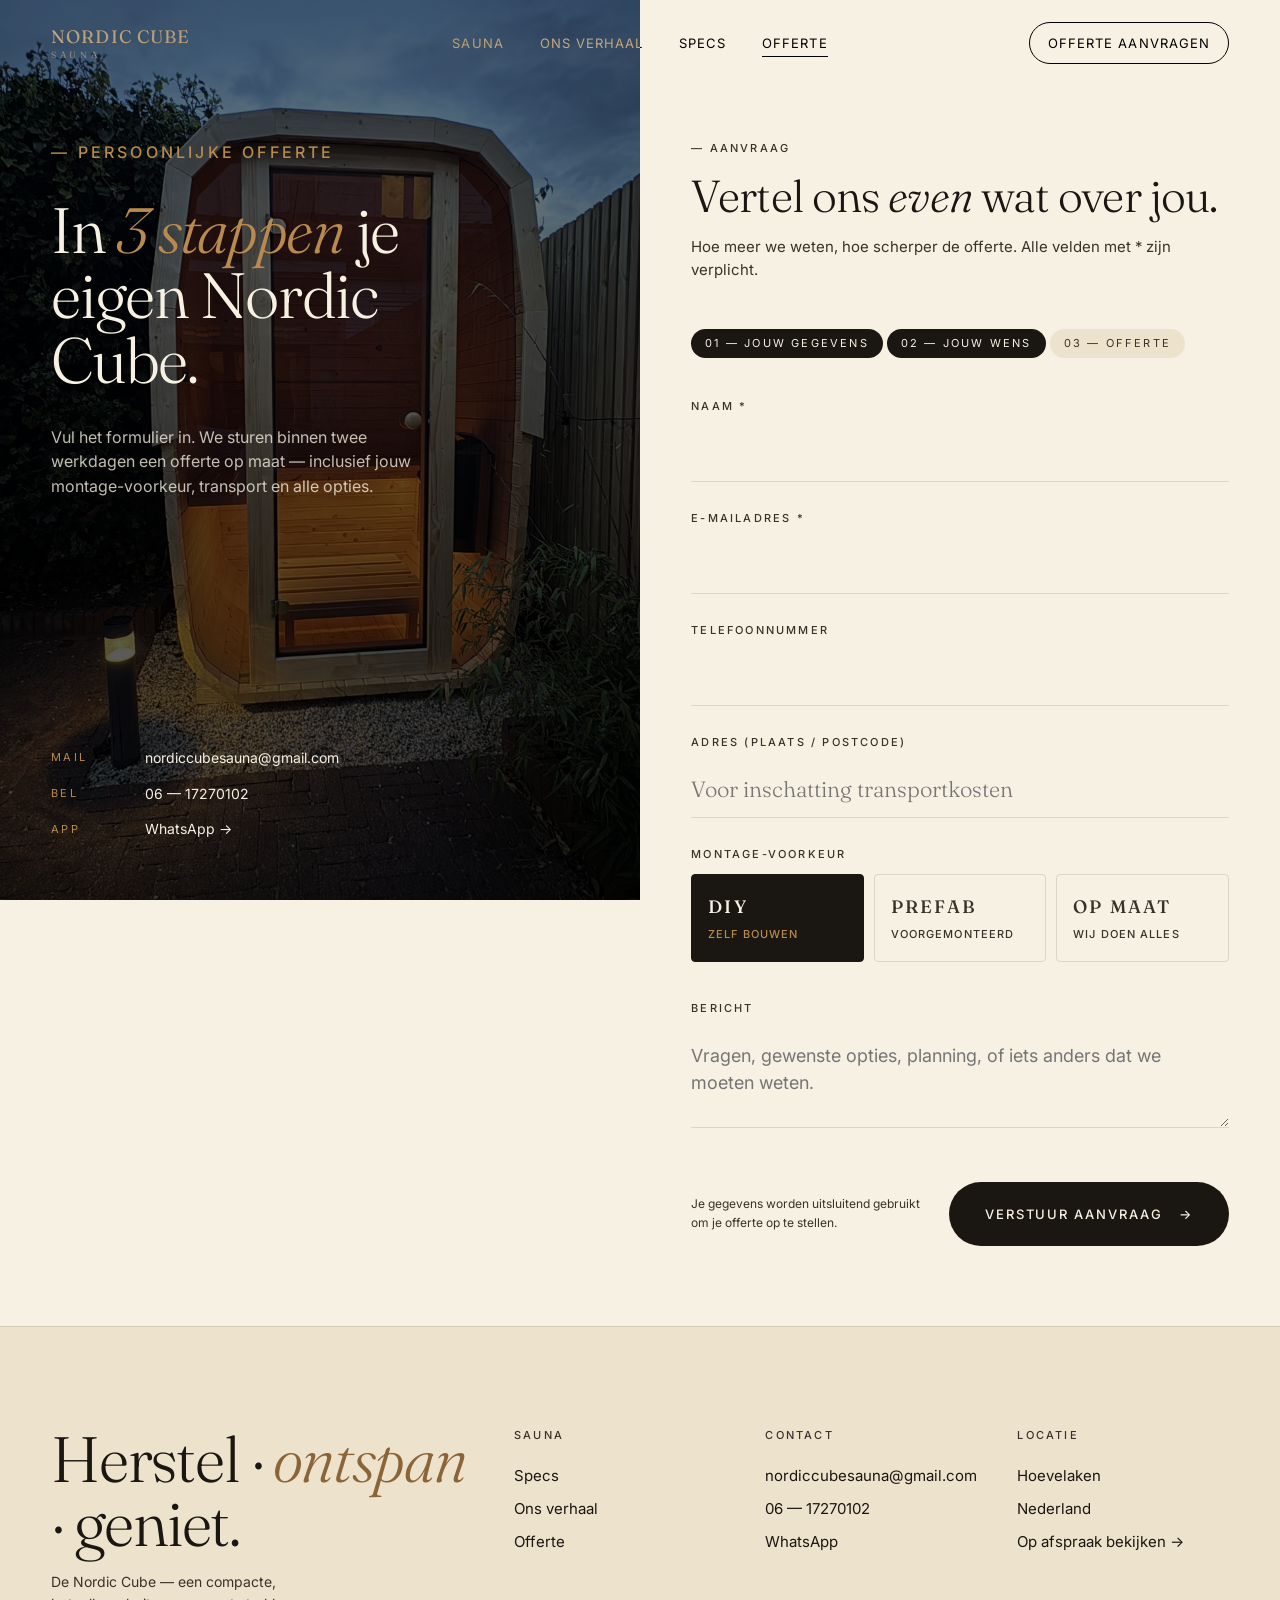
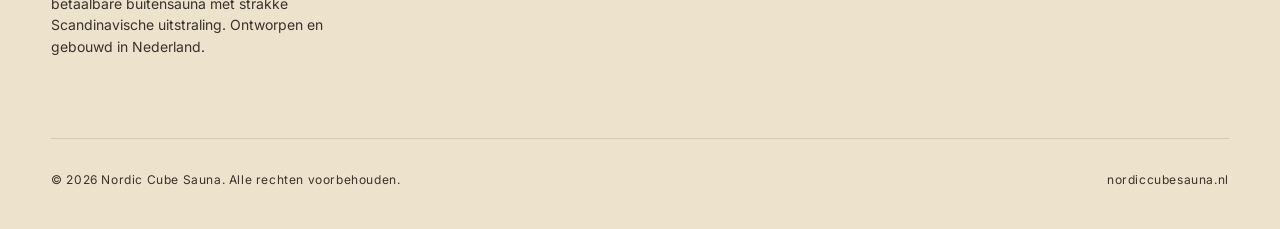
==== site/offerte.html @ 3e10f6ca "Initial commit: Nordic Cube Sauna website" ====
<!DOCTYPE html>
<html lang="nl">
<head>
  <meta charset="UTF-8" />
  <meta name="viewport" content="width=device-width, initial-scale=1.0" />
  <title>Offerte aanvragen — Nordic Cube Sauna</title>
  <meta name="description" content="Vraag een vrijblijvende offerte aan voor jouw Nordic Cube sauna. We sturen je binnen 2 werkdagen een persoonlijk voorstel." />
  <meta name="theme-color" content="#1a1612" />
  <link rel="icon" href="images/logo.png" type="image/png" />

  <link rel="preconnect" href="https://fonts.googleapis.com" />
  <link rel="preconnect" href="https://fonts.gstatic.com" crossorigin />
  <link href="https://fonts.googleapis.com/css2?family=Fraunces:ital,opsz,wght@0,9..144,300;0,9..144,400;0,9..144,500;1,9..144,300;1,9..144,400&family=Inter:wght@400;500;600&display=swap" rel="stylesheet" />

  <link rel="stylesheet" href="css/style.css" />
</head>
<body>

  <div class="loader" aria-hidden="true">
    <img src="images/logo.png" alt="" />
  </div>

  <header class="site-header">
    <a href="index.html" class="brand">
      Nordic Cube
      <span>Sauna</span>
    </a>
    <nav class="nav" aria-label="Hoofdnavigatie">
      <a href="index.html">Sauna</a>
      <a href="verhaal.html">Ons verhaal</a>
      <a href="index.html#specs">Specs</a>
      <a href="offerte.html" class="active">Offerte</a>
    </nav>
    <a href="offerte.html" class="header-cta">Offerte aanvragen</a>
    <button class="menu-toggle" aria-label="Menu openen"></button>
  </header>

  <nav class="mobile-menu" aria-label="Mobiel menu">
    <a href="index.html">Sauna</a>
    <a href="verhaal.html">Ons verhaal</a>
    <a href="index.html#specs">Specs</a>
    <a href="offerte.html">Offerte aanvragen</a>
  </nav>

  <main class="quote-page">
    <div class="quote-grid">

      <!-- Left: visual + contact info -->
      <aside class="quote-aside">
        <div class="quote-aside-content">
          <div>
            <p class="eyebrow">— Persoonlijke offerte</p>
            <h1 class="serif">In <em>3 stappen</em> je eigen Nordic Cube.</h1>
            <p>Vul het formulier in. We sturen binnen twee werkdagen een offerte op maat — inclusief jouw montage-voorkeur, transport en alle opties.</p>
          </div>
          <div class="quote-aside-contact">
            <a href="mailto:nordiccubesauna@gmail.com">
              <span class="label">Mail</span>
              <span>nordiccubesauna@gmail.com</span>
            </a>
            <a href="tel:+31617270102">
              <span class="label">Bel</span>
              <span>06 — 17270102</span>
            </a>
            <a href="https://wa.me/31617270102" target="_blank" rel="noopener">
              <span class="label">App</span>
              <span>WhatsApp →</span>
            </a>
          </div>
        </div>
      </aside>

      <!-- Right: form -->
      <section class="quote-form-wrap">
        <div class="form-intro">
          <p class="eyebrow">— Aanvraag</p>
          <h2 class="serif">Vertel ons <em>even</em> wat over jou.</h2>
          <p>Hoe meer we weten, hoe scherper de offerte. Alle velden met * zijn verplicht.</p>
        </div>

        <div class="steps" aria-hidden="true">
          <span class="step active">01 — Jouw gegevens</span>
          <span class="step active">02 — Jouw wens</span>
          <span class="step">03 — Offerte</span>
        </div>

        <!--
          Optioneel: zet een Web3Forms access key (gratis: https://web3forms.com)
          in data-web3forms-key zodat het formulier direct naar je mailbox stuurt
          zonder dat de bezoeker zijn mailprogramma hoeft te openen.
          Voorbeeld: data-web3forms-key="11111111-2222-3333-4444-555555555555"
        -->
        <form id="offerte-form" data-web3forms-key="" novalidate>

          <div class="field">
            <label for="naam">Naam *</label>
            <input id="naam" name="naam" type="text" autocomplete="name" required />
          </div>

          <div class="field">
            <label for="email">E-mailadres *</label>
            <input id="email" name="email" type="email" autocomplete="email" required />
          </div>

          <div class="field">
            <label for="telefoon">Telefoonnummer</label>
            <input id="telefoon" name="telefoon" type="tel" autocomplete="tel" />
          </div>

          <div class="field">
            <label for="adres">Adres (plaats / postcode)</label>
            <input id="adres" name="adres" type="text" autocomplete="address-level2" placeholder="Voor inschatting transportkosten" />
          </div>

          <div class="field">
            <label>Montage-voorkeur</label>
            <div class="radio-group" role="radiogroup">
              <label class="radio-option">
                <input type="radio" name="montage" value="DIY-pakket" checked />
                <div class="ro-title">DIY</div>
                <div class="ro-desc">Zelf bouwen</div>
              </label>
              <label class="radio-option">
                <input type="radio" name="montage" value="Prefab" />
                <div class="ro-title">Prefab</div>
                <div class="ro-desc">Voorgemonteerd</div>
              </label>
              <label class="radio-option">
                <input type="radio" name="montage" value="Volledige montage op locatie" />
                <div class="ro-title">Op maat</div>
                <div class="ro-desc">Wij doen alles</div>
              </label>
            </div>
          </div>

          <div class="field">
            <label for="bericht">Bericht</label>
            <textarea id="bericht" name="bericht" placeholder="Vragen, gewenste opties, planning, of iets anders dat we moeten weten."></textarea>
          </div>

          <!-- honey -->
          <input type="text" name="bot-trap" style="position:absolute;left:-9999px" tabindex="-1" autocomplete="off" />

          <div class="submit-row">
            <p>Je gegevens worden uitsluitend gebruikt om je offerte op te stellen.</p>
            <button type="submit" class="btn-submit">
              <span>Verstuur aanvraag</span>
              <span class="arrow">→</span>
            </button>
          </div>

          <div class="form-message" role="status" aria-live="polite"></div>
        </form>
      </section>

    </div>
  </main>

  <!-- FOOTER -->
  <footer class="site-footer">
    <div class="footer-grid">
      <div class="footer-brand">
        <h3 class="serif">Herstel · <em>ontspan</em> · geniet.</h3>
        <p>De Nordic Cube — een compacte, betaalbare buitensauna met strakke Scandinavische uitstraling. Ontworpen en gebouwd in Nederland.</p>
      </div>
      <div class="footer-col">
        <h4>Sauna</h4>
        <ul>
          <li><a href="index.html#specs">Specs</a></li>
          <li><a href="verhaal.html">Ons verhaal</a></li>
          <li><a href="offerte.html">Offerte</a></li>
        </ul>
      </div>
      <div class="footer-col">
        <h4>Contact</h4>
        <ul>
          <li><a href="mailto:nordiccubesauna@gmail.com">nordiccubesauna@gmail.com</a></li>
          <li><a href="tel:+31617270102">06 — 17270102</a></li>
          <li><a href="https://wa.me/31617270102" target="_blank" rel="noopener">WhatsApp</a></li>
        </ul>
      </div>
      <div class="footer-col">
        <h4>Locatie</h4>
        <ul>
          <li>Hoevelaken</li>
          <li>Nederland</li>
          <li><a href="offerte.html">Op afspraak bekijken →</a></li>
        </ul>
      </div>
    </div>
    <div class="footer-bottom">
      <span>© <span id="year">2026</span> Nordic Cube Sauna. Alle rechten voorbehouden.</span>
      <span>nordiccubesauna.nl</span>
    </div>
  </footer>

  <script src="js/main.js" defer></script>
  <script>document.getElementById("year").textContent = new Date().getFullYear();</script>
</body>
</html>
---- site/css/style.css ----
/* =========================================================
   NORDIC CUBE SAUNA — editorial Scandinavian design system
   ========================================================= */

:root {
  --sand:        #ede2cc;
  --sand-deep:   #d8c5a3;
  --cream:       #f7f1e3;
  --ink:         #1a1612;
  --ink-soft:    #3a322a;
  --wood:        #8b6437;
  --wood-warm:   #b88a4d;
  --line:        rgba(26, 22, 18, 0.12);
  --max:         1440px;
  --gutter:      clamp(20px, 4vw, 56px);
  --serif:       "Fraunces", "Cormorant Garamond", Georgia, serif;
  --sans:        "Inter", -apple-system, BlinkMacSystemFont, "Helvetica Neue", sans-serif;
  --ease:        cubic-bezier(0.65, 0, 0.35, 1);
  --ease-out:    cubic-bezier(0.16, 1, 0.3, 1);
}

* { margin: 0; padding: 0; box-sizing: border-box; }
html { scroll-behavior: smooth; -webkit-text-size-adjust: 100%; }
body {
  font-family: var(--sans);
  background: var(--sand);
  color: var(--ink);
  font-size: clamp(15px, 1.05vw, 17px);
  line-height: 1.55;
  font-weight: 400;
  overflow-x: hidden;
  -webkit-font-smoothing: antialiased;
  -moz-osx-font-smoothing: grayscale;
}
img { max-width: 100%; height: auto; display: block; }
a { color: inherit; text-decoration: none; }
button { font: inherit; cursor: pointer; border: none; background: none; color: inherit; }

::selection { background: var(--ink); color: var(--cream); }

/* ---------- Typography ---------- */
.serif      { font-family: var(--serif); }
.eyebrow    {
  font-family: var(--sans);
  font-size: 11px;
  font-weight: 500;
  text-transform: uppercase;
  letter-spacing: 0.2em;
  color: var(--ink-soft);
}
h1, h2, h3 { font-family: var(--serif); font-weight: 300; line-height: 1.02; letter-spacing: -0.02em; }
h1 { font-size: clamp(48px, 9vw, 168px); }
h2 { font-size: clamp(40px, 6.5vw, 112px); }
h3 { font-size: clamp(28px, 3.5vw, 56px); }
.italic { font-style: italic; }

p { max-width: 60ch; }

/* ---------- Loader ---------- */
.loader {
  position: fixed; inset: 0; background: var(--ink);
  z-index: 9999; display: flex; align-items: center; justify-content: center;
  transition: opacity 0.8s var(--ease) 0.4s, visibility 0s linear 1.2s;
}
.loader img { width: 80px; opacity: 0.9; animation: pulse 2s ease-in-out infinite; }
.loader.hidden { opacity: 0; visibility: hidden; }
@keyframes pulse { 0%,100% { transform: scale(1); opacity: 0.6; } 50% { transform: scale(1.05); opacity: 1; } }

/* ---------- Header ---------- */
.site-header {
  position: fixed; top: 0; left: 0; right: 0; z-index: 100;
  padding: 22px var(--gutter);
  display: grid;
  grid-template-columns: 1fr auto 1fr;
  align-items: center;
  mix-blend-mode: difference;
  color: var(--cream);
  transition: padding 0.4s var(--ease);
}
.site-header.scrolled { padding: 14px var(--gutter); }
.site-header a { color: inherit; }
.brand {
  font-family: var(--serif);
  font-weight: 400;
  font-size: 18px;
  letter-spacing: 0.06em;
  text-transform: uppercase;
  line-height: 1;
}
.brand span { display: block; font-size: 9px; letter-spacing: 0.4em; opacity: 0.7; margin-top: 4px; }
.nav { display: flex; gap: 36px; justify-self: center; font-size: 13px; letter-spacing: 0.08em; text-transform: uppercase; }
.nav a { position: relative; padding: 4px 0; }
.nav a::after {
  content: ""; position: absolute; bottom: 0; left: 0; right: 0; height: 1px;
  background: currentColor; transform: scaleX(0); transform-origin: right;
  transition: transform 0.5s var(--ease);
}
.nav a:hover::after, .nav a.active::after { transform: scaleX(1); transform-origin: left; }
.header-cta {
  justify-self: end;
  font-size: 13px;
  letter-spacing: 0.08em;
  text-transform: uppercase;
  padding: 10px 18px;
  border: 1px solid currentColor;
  border-radius: 99px;
  transition: background 0.4s var(--ease), color 0.4s var(--ease);
}
.header-cta:hover { background: var(--cream); color: var(--ink); }

/* mobile menu button hidden by default */
.menu-toggle { display: none; }

@media (max-width: 800px) {
  .site-header { grid-template-columns: 1fr auto; }
  .nav { display: none; }
  .header-cta { display: none; }
  .menu-toggle {
    display: block; justify-self: end;
    width: 40px; height: 40px;
    background: var(--cream); color: var(--ink); border-radius: 50%;
    position: relative;
  }
  .menu-toggle::before, .menu-toggle::after {
    content: ""; position: absolute; left: 11px; right: 11px; height: 1px; background: currentColor;
    transition: transform 0.3s var(--ease);
  }
  .menu-toggle::before { top: 16px; }
  .menu-toggle::after  { bottom: 16px; }
  body.menu-open .menu-toggle::before { transform: translateY(3.5px) rotate(45deg); }
  body.menu-open .menu-toggle::after  { transform: translateY(-3.5px) rotate(-45deg); }
}

/* Mobile fullscreen menu */
.mobile-menu {
  position: fixed; inset: 0; z-index: 90;
  background: var(--ink); color: var(--cream);
  display: flex; flex-direction: column; align-items: center; justify-content: center;
  gap: 24px;
  opacity: 0; visibility: hidden;
  transition: opacity 0.4s var(--ease), visibility 0s linear 0.4s;
}
body.menu-open .mobile-menu { opacity: 1; visibility: visible; transition: opacity 0.4s var(--ease); }
.mobile-menu a { font-family: var(--serif); font-size: 40px; font-weight: 300; }

/* ---------- Hero ---------- */
.hero {
  position: relative; height: 100vh; min-height: 600px;
  overflow: hidden;
  background: var(--ink);
}
.hero-media {
  position: absolute; inset: 0;
  z-index: 1;
}
.hero-media img {
  width: 100%; height: 100%; object-fit: cover;
  transform: scale(1.05);
  animation: heroZoom 8s var(--ease-out) forwards;
}
@keyframes heroZoom { to { transform: scale(1); } }
.hero-media::after {
  content: ""; position: absolute; inset: 0;
  background: linear-gradient(180deg, rgba(0,0,0,0.35) 0%, rgba(0,0,0,0.1) 30%, rgba(0,0,0,0.6) 100%);
}
.hero-content {
  position: relative; z-index: 2;
  height: 100%;
  padding: 120px var(--gutter) 60px;
  display: flex; flex-direction: column; justify-content: space-between;
  color: var(--cream);
}
.hero-tag {
  display: flex; align-items: center; gap: 14px;
  font-size: 11px; letter-spacing: 0.3em; text-transform: uppercase;
  opacity: 0; animation: fadeUp 1s var(--ease-out) 0.6s forwards;
}
.hero-tag::before { content: ""; width: 60px; height: 1px; background: currentColor; }
.hero h1 {
  max-width: 12ch;
  opacity: 0; animation: fadeUp 1.2s var(--ease-out) 0.9s forwards;
}
.hero h1 em { font-style: italic; font-weight: 300; }
.hero-meta {
  display: flex; justify-content: space-between; align-items: flex-end;
  font-size: 12px; letter-spacing: 0.15em; text-transform: uppercase;
  opacity: 0; animation: fadeUp 1s var(--ease-out) 1.4s forwards;
}
.hero-meta .scroll-cue {
  display: flex; align-items: center; gap: 12px;
}
.hero-meta .scroll-cue::after {
  content: ""; width: 1px; height: 32px; background: currentColor;
  animation: scrollLine 2s ease-in-out infinite;
}
@keyframes scrollLine {
  0%, 100% { transform: scaleY(1); transform-origin: top; }
  50% { transform: scaleY(0); transform-origin: bottom; }
}
@keyframes fadeUp { from { opacity: 0; transform: translateY(24px); } to { opacity: 1; transform: translateY(0); } }

/* ---------- Marquee ---------- */
.marquee {
  background: var(--sand);
  border-top: 1px solid var(--line);
  border-bottom: 1px solid var(--line);
  overflow: hidden;
  padding: 28px 0;
}
.marquee-track {
  display: flex; gap: 60px;
  white-space: nowrap;
  animation: marquee 30s linear infinite;
  font-family: var(--serif);
  font-size: clamp(40px, 6vw, 88px);
  font-weight: 300;
  font-style: italic;
  color: var(--ink);
}
.marquee-track span { display: inline-flex; align-items: center; gap: 60px; }
.marquee-track span::after { content: "✻"; font-size: 0.6em; color: var(--wood); font-style: normal; }
@keyframes marquee { to { transform: translateX(-50%); } }

/* ---------- Sections ---------- */
section { padding: clamp(80px, 12vw, 180px) var(--gutter); }
.section-inner { max-width: var(--max); margin: 0 auto; }

/* Intro */
.intro {
  display: grid;
  grid-template-columns: 1fr 1.1fr;
  gap: clamp(40px, 8vw, 140px);
  align-items: end;
}
.intro-text { padding-bottom: 40px; }
.intro-text .eyebrow { margin-bottom: 32px; }
.intro-text h2 { margin-bottom: 32px; }
.intro-text h2 em { font-style: italic; color: var(--wood); }
.intro-text p { font-size: clamp(16px, 1.25vw, 20px); line-height: 1.65; color: var(--ink-soft); }
.intro-media {
  position: relative;
  aspect-ratio: 4 / 5;
  overflow: hidden;
  border-radius: 4px;
}
.intro-media img {
  width: 100%; height: 100%; object-fit: cover;
  transition: transform 1.2s var(--ease);
}
.intro-media:hover img { transform: scale(1.04); }
.intro-caption {
  position: absolute; bottom: 24px; left: 24px;
  color: var(--cream);
  font-size: 11px; letter-spacing: 0.2em; text-transform: uppercase;
  text-shadow: 0 1px 8px rgba(0,0,0,0.5);
}
@media (max-width: 900px) {
  .intro { grid-template-columns: 1fr; }
  .intro-text { padding-bottom: 0; }
}

/* Pillars (herstel - ontspan - geniet) */
.pillars {
  background: var(--ink);
  color: var(--cream);
}
.pillars .section-inner {
  display: grid;
  grid-template-columns: repeat(3, 1fr);
  gap: clamp(40px, 6vw, 100px);
}
.pillar {
  border-top: 1px solid rgba(247, 241, 227, 0.18);
  padding-top: 40px;
  position: relative;
}
.pillar-num {
  font-family: var(--serif);
  font-size: 14px;
  font-style: italic;
  color: var(--wood-warm);
  margin-bottom: 80px;
  letter-spacing: 0.05em;
}
.pillar h3 {
  font-size: clamp(36px, 4.5vw, 64px);
  margin-bottom: 24px;
}
.pillar h3 em { font-style: italic; color: var(--wood-warm); }
.pillar p { font-size: 15px; color: rgba(247, 241, 227, 0.7); line-height: 1.6; }
@media (max-width: 800px) {
  .pillars .section-inner { grid-template-columns: 1fr; gap: 60px; }
  .pillar-num { margin-bottom: 24px; }
}

/* Specs section */
.specs { background: var(--cream); }
.specs-header {
  display: grid;
  grid-template-columns: 1fr 2fr;
  gap: clamp(30px, 6vw, 100px);
  margin-bottom: clamp(60px, 8vw, 120px);
  align-items: end;
}
.specs-header h2 { font-size: clamp(40px, 7vw, 120px); }
.specs-header h2 em { font-style: italic; color: var(--wood); }
.specs-header p { color: var(--ink-soft); font-size: 16px; }
.specs-grid {
  display: grid;
  grid-template-columns: repeat(2, 1fr);
  gap: clamp(2px, 0.3vw, 4px);
}
.spec {
  background: var(--sand);
  padding: clamp(36px, 4vw, 56px);
  display: grid;
  grid-template-columns: 60px 1fr;
  gap: 24px;
  align-items: start;
  transition: background 0.5s var(--ease);
}
.spec:hover { background: var(--sand-deep); }
.spec-num {
  font-family: var(--serif);
  font-style: italic;
  font-size: 32px;
  font-weight: 300;
  color: var(--wood);
  line-height: 1;
}
.spec-title {
  font-family: var(--serif);
  font-size: 24px;
  font-weight: 400;
  margin-bottom: 12px;
  letter-spacing: -0.01em;
}
.spec-text { font-size: 15px; color: var(--ink-soft); line-height: 1.55; }
@media (max-width: 700px) {
  .specs-header { grid-template-columns: 1fr; gap: 30px; }
  .specs-grid { grid-template-columns: 1fr; }
}

/* Gallery */
.gallery {
  background: var(--sand);
  padding-bottom: clamp(80px, 12vw, 180px);
}
.gallery-header { margin-bottom: clamp(60px, 8vw, 120px); }
.gallery-header h2 em { font-style: italic; color: var(--wood); }
.gallery-grid {
  display: grid;
  grid-template-columns: repeat(12, 1fr);
  gap: clamp(12px, 1.5vw, 24px);
}
.g-img { overflow: hidden; border-radius: 4px; position: relative; }
.g-img img {
  width: 100%; height: 100%; object-fit: cover;
  transition: transform 1.4s var(--ease);
}
.g-img:hover img { transform: scale(1.06); }
.g-1 { grid-column: span 7; aspect-ratio: 4/3; }
.g-2 { grid-column: span 5; aspect-ratio: 4/5; }
.g-3 { grid-column: span 4; aspect-ratio: 1/1; margin-top: 40px; }
.g-4 { grid-column: span 8; aspect-ratio: 16/10; }
.g-5 { grid-column: span 12; aspect-ratio: 21/9; }
@media (max-width: 800px) {
  .g-1, .g-2, .g-3, .g-4, .g-5 { grid-column: span 12; margin-top: 0; aspect-ratio: 4/3; }
}

/* CTA / pricing */
.cta {
  background: var(--ink);
  color: var(--cream);
  text-align: center;
}
.cta .section-inner { max-width: 1100px; }
.cta .eyebrow { color: var(--wood-warm); margin-bottom: 32px; }
.cta h2 { margin-bottom: 40px; }
.cta h2 em { font-style: italic; color: var(--wood-warm); }
.cta-price {
  font-family: var(--serif);
  font-style: italic;
  font-size: clamp(40px, 5vw, 80px);
  font-weight: 300;
  margin: 40px 0;
  letter-spacing: -0.02em;
}
.cta-price-from {
  display: block;
  font-size: 12px;
  letter-spacing: 0.3em;
  text-transform: uppercase;
  font-style: normal;
  font-family: var(--sans);
  color: var(--wood-warm);
  margin-bottom: 16px;
}
.cta-price-note { display: block; font-size: 12px; letter-spacing: 0.2em; text-transform: uppercase; font-style: normal; font-family: var(--sans); color: rgba(247,241,227,0.6); margin-top: 16px; }

.btn-primary {
  display: inline-flex; align-items: center; gap: 16px;
  padding: 22px 40px;
  background: var(--cream); color: var(--ink);
  font-size: 13px; letter-spacing: 0.15em; text-transform: uppercase; font-weight: 500;
  border-radius: 99px;
  transition: transform 0.4s var(--ease), background 0.4s var(--ease);
}
.btn-primary:hover { transform: translateY(-2px); background: var(--wood-warm); }
.btn-primary .arrow { transition: transform 0.4s var(--ease); }
.btn-primary:hover .arrow { transform: translateX(4px); }

.btn-ghost {
  display: inline-flex; align-items: center; gap: 16px;
  padding: 22px 40px;
  border: 1px solid var(--ink); color: var(--ink);
  font-size: 13px; letter-spacing: 0.15em; text-transform: uppercase; font-weight: 500;
  border-radius: 99px;
  transition: background 0.4s var(--ease), color 0.4s var(--ease), transform 0.4s var(--ease);
}
.btn-ghost:hover { background: var(--ink); color: var(--cream); transform: translateY(-2px); }
.btn-ghost.dark { border-color: var(--cream); color: var(--cream); }
.btn-ghost.dark:hover { background: var(--cream); color: var(--ink); }

/* ---------- Footer ---------- */
.site-footer {
  background: var(--sand);
  padding: clamp(60px, 8vw, 100px) var(--gutter) 40px;
  border-top: 1px solid var(--line);
}
.footer-grid {
  max-width: var(--max); margin: 0 auto;
  display: grid;
  grid-template-columns: 2fr 1fr 1fr 1fr;
  gap: 40px;
  margin-bottom: 80px;
}
.footer-brand h3 {
  font-size: clamp(40px, 5vw, 64px);
  font-weight: 300;
  letter-spacing: -0.02em;
  margin-bottom: 16px;
  line-height: 1;
}
.footer-brand h3 em { font-style: italic; color: var(--wood); }
.footer-brand p { font-size: 14px; color: var(--ink-soft); max-width: 32ch; }
.footer-col h4 { font-size: 11px; letter-spacing: 0.2em; text-transform: uppercase; color: var(--ink-soft); margin-bottom: 20px; font-weight: 500; font-family: var(--sans); }
.footer-col ul { list-style: none; }
.footer-col li { margin-bottom: 10px; font-size: 15px; }
.footer-col a:hover { color: var(--wood); }
.footer-bottom {
  max-width: var(--max); margin: 0 auto;
  display: flex; justify-content: space-between; align-items: center;
  padding-top: 32px;
  border-top: 1px solid var(--line);
  font-size: 12px; color: var(--ink-soft);
  letter-spacing: 0.05em;
}
@media (max-width: 700px) {
  .footer-grid { grid-template-columns: 1fr; gap: 40px; margin-bottom: 40px; }
  .footer-bottom { flex-direction: column; gap: 12px; text-align: center; }
}

/* ---------- Verhaal page ---------- */
.story-hero {
  padding: 180px var(--gutter) 80px;
  background: var(--cream);
}
.story-hero .section-inner { max-width: 1200px; }
.story-hero .eyebrow { margin-bottom: 40px; }
.story-hero h1 { font-size: clamp(56px, 9vw, 140px); max-width: 14ch; }
.story-hero h1 em { font-style: italic; color: var(--wood); }
.story-hero-meta {
  display: flex; gap: 60px;
  margin-top: 60px;
  padding-top: 30px;
  border-top: 1px solid var(--line);
  font-size: 12px; letter-spacing: 0.2em; text-transform: uppercase;
  color: var(--ink-soft);
}
.story-hero-meta div { display: flex; flex-direction: column; gap: 6px; }
.story-hero-meta strong { font-family: var(--serif); font-size: 18px; font-weight: 400; letter-spacing: 0; text-transform: none; color: var(--ink); }

.story-feature-img {
  margin: 0 calc(-1 * var(--gutter)) clamp(80px, 12vw, 160px);
  aspect-ratio: 21/9;
  overflow: hidden;
}
.story-feature-img img { width: 100%; height: 100%; object-fit: cover; }

.story-body {
  background: var(--sand);
  padding: clamp(80px, 12vw, 160px) var(--gutter);
}
.story-body .section-inner { max-width: 1200px; }
.story-block {
  display: grid;
  grid-template-columns: 1fr 2fr;
  gap: clamp(40px, 8vw, 120px);
  margin-bottom: clamp(80px, 12vw, 140px);
  align-items: start;
}
.story-block:last-child { margin-bottom: 0; }
.story-block .num {
  font-family: var(--serif);
  font-style: italic;
  font-size: clamp(48px, 6vw, 96px);
  font-weight: 300;
  color: var(--wood);
  line-height: 1;
}
.story-block h3 {
  font-size: clamp(28px, 3vw, 44px);
  margin-bottom: 24px;
  letter-spacing: -0.01em;
}
.story-block p {
  font-size: clamp(16px, 1.15vw, 18px);
  line-height: 1.7;
  color: var(--ink-soft);
  margin-bottom: 1.2em;
}
.story-block p:first-of-type::first-letter {
  font-family: var(--serif);
  font-style: italic;
  font-size: 4em;
  line-height: 0.9;
  float: left;
  margin: 0 14px 0 0;
  color: var(--wood);
  font-weight: 300;
}
.story-pullquote {
  background: var(--ink);
  color: var(--cream);
  padding: clamp(80px, 10vw, 140px) var(--gutter);
  text-align: center;
}
.story-pullquote q {
  font-family: var(--serif);
  font-style: italic;
  font-size: clamp(32px, 5vw, 72px);
  font-weight: 300;
  line-height: 1.15;
  letter-spacing: -0.01em;
  display: block;
  max-width: 22ch;
  margin: 0 auto;
  quotes: '“' '”';
}
.story-pullquote q::before, .story-pullquote q::after { color: var(--wood-warm); }
.story-pullquote cite {
  display: block;
  font-style: normal;
  font-family: var(--sans);
  font-size: 12px;
  letter-spacing: 0.3em;
  text-transform: uppercase;
  color: var(--wood-warm);
  margin-top: 40px;
}
@media (max-width: 800px) {
  .story-block { grid-template-columns: 1fr; gap: 24px; }
  .story-hero-meta { flex-direction: column; gap: 24px; }
}

/* ---------- Offerte page ---------- */
.quote-page {
  min-height: 100vh;
  background: var(--cream);
}
.quote-grid {
  display: grid;
  grid-template-columns: 1fr 1fr;
  min-height: 100vh;
}
.quote-aside {
  position: sticky; top: 0;
  height: 100vh;
  background: var(--ink) url("../images/sauna-avond.jpg") center/cover;
  position: relative;
  color: var(--cream);
}
.quote-aside::after {
  content: ""; position: absolute; inset: 0;
  background: linear-gradient(180deg, rgba(0,0,0,0.5), rgba(0,0,0,0.7));
}
.quote-aside-content {
  position: relative; z-index: 1;
  height: 100%;
  padding: 140px var(--gutter) 60px;
  display: flex; flex-direction: column; justify-content: space-between;
}
.quote-aside .eyebrow { color: var(--wood-warm); margin-bottom: 32px; }
.quote-aside h1 {
  font-size: clamp(40px, 5vw, 80px);
  max-width: 12ch;
  margin-bottom: 32px;
}
.quote-aside h1 em { font-style: italic; color: var(--wood-warm); }
.quote-aside p { color: rgba(247, 241, 227, 0.78); font-size: 16px; max-width: 36ch; }
.quote-aside-contact { display: flex; flex-direction: column; gap: 14px; font-size: 14px; }
.quote-aside-contact a { display: flex; align-items: center; gap: 14px; }
.quote-aside-contact a:hover { color: var(--wood-warm); }
.quote-aside-contact .label { font-size: 11px; letter-spacing: 0.2em; text-transform: uppercase; color: var(--wood-warm); min-width: 80px; }

.quote-form-wrap {
  padding: 140px var(--gutter) 80px;
  max-width: 720px;
}
.quote-form-wrap .form-intro { margin-bottom: 48px; }
.quote-form-wrap .form-intro .eyebrow { margin-bottom: 16px; }
.quote-form-wrap .form-intro h2 { font-size: clamp(32px, 3.5vw, 56px); margin-bottom: 16px; }
.quote-form-wrap .form-intro p { color: var(--ink-soft); }
.steps {
  display: flex; gap: 4px;
  margin-bottom: 40px;
  font-size: 11px; letter-spacing: 0.2em; text-transform: uppercase; color: var(--ink-soft);
}
.step { padding: 6px 14px; border-radius: 99px; background: var(--sand); }
.step.active { background: var(--ink); color: var(--cream); }

.field { margin-bottom: 28px; }
.field label {
  display: block;
  font-size: 11px;
  letter-spacing: 0.2em;
  text-transform: uppercase;
  color: var(--ink-soft);
  margin-bottom: 10px;
  font-weight: 500;
}
.field input, .field textarea, .field select {
  width: 100%;
  padding: 14px 0;
  background: transparent;
  border: none;
  border-bottom: 1px solid var(--line);
  font-family: var(--serif);
  font-size: 22px;
  font-weight: 300;
  color: var(--ink);
  outline: none;
  transition: border-color 0.3s var(--ease);
  border-radius: 0;
}
.field input:focus, .field textarea:focus, .field select:focus { border-color: var(--ink); }
.field textarea { min-height: 100px; resize: vertical; font-size: 18px; padding-top: 14px; line-height: 1.5; font-family: var(--sans); font-weight: 400; }
.field select { appearance: none; background-image: url("data:image/svg+xml;utf8,<svg xmlns='http://www.w3.org/2000/svg' width='14' height='8' viewBox='0 0 14 8'><path fill='none' stroke='%231a1612' stroke-width='1.4' d='M1 1l6 6 6-6'/></svg>"); background-repeat: no-repeat; background-position: right center; padding-right: 30px; }

.radio-group { display: grid; grid-template-columns: 1fr 1fr 1fr; gap: 10px; }
.radio-option {
  position: relative;
  padding: 18px 16px;
  border: 1px solid var(--line);
  border-radius: 4px;
  cursor: pointer;
  transition: border-color 0.3s var(--ease), background 0.3s var(--ease);
}
.radio-option input { position: absolute; opacity: 0; }
.radio-option:hover { border-color: var(--ink-soft); }
.radio-option:has(input:checked) { background: var(--ink); color: var(--cream); border-color: var(--ink); }
.radio-option .ro-title { font-family: var(--serif); font-size: 18px; margin-bottom: 6px; }
.radio-option .ro-desc { font-size: 11px; letter-spacing: 0.1em; text-transform: uppercase; color: var(--ink-soft); }
.radio-option:has(input:checked) .ro-desc { color: var(--wood-warm); }
@media (max-width: 600px) { .radio-group { grid-template-columns: 1fr; } }

.submit-row {
  display: flex; justify-content: space-between; align-items: center;
  margin-top: 48px;
}
.submit-row p { font-size: 12px; color: var(--ink-soft); max-width: 30ch; }

.btn-submit {
  display: inline-flex; align-items: center; gap: 16px;
  padding: 22px 36px;
  background: var(--ink); color: var(--cream);
  font-size: 13px; letter-spacing: 0.15em; text-transform: uppercase; font-weight: 500;
  border-radius: 99px;
  transition: transform 0.4s var(--ease), background 0.4s var(--ease);
}
.btn-submit:hover { transform: translateY(-2px); background: var(--wood); }
.btn-submit .arrow { transition: transform 0.4s var(--ease); }
.btn-submit:hover .arrow { transform: translateX(4px); }

.form-message {
  display: none;
  padding: 20px;
  margin-top: 24px;
  border-radius: 4px;
  font-size: 14px;
  background: var(--sand);
  border-left: 3px solid var(--wood);
}
.form-message.show { display: block; }
.form-message.error { border-color: #c44; background: #fbe8e8; }

@media (max-width: 900px) {
  .quote-grid { grid-template-columns: 1fr; }
  .quote-aside { position: static; height: auto; min-height: 60vh; }
  .quote-aside-content { padding-top: 120px; }
  .quote-form-wrap { padding: 80px var(--gutter); }
}

/* ---------- Reveal animation ---------- */
.reveal { opacity: 0; transform: translateY(40px); transition: opacity 1.2s var(--ease-out), transform 1.2s var(--ease-out); }
.reveal.in { opacity: 1; transform: translateY(0); }
.reveal.delay-1 { transition-delay: 0.1s; }
.reveal.delay-2 { transition-delay: 0.2s; }
.reveal.delay-3 { transition-delay: 0.3s; }

@media (prefers-reduced-motion: reduce) {
  *, *::before, *::after { animation-duration: 0.01s !important; transition-duration: 0.01s !important; }
}
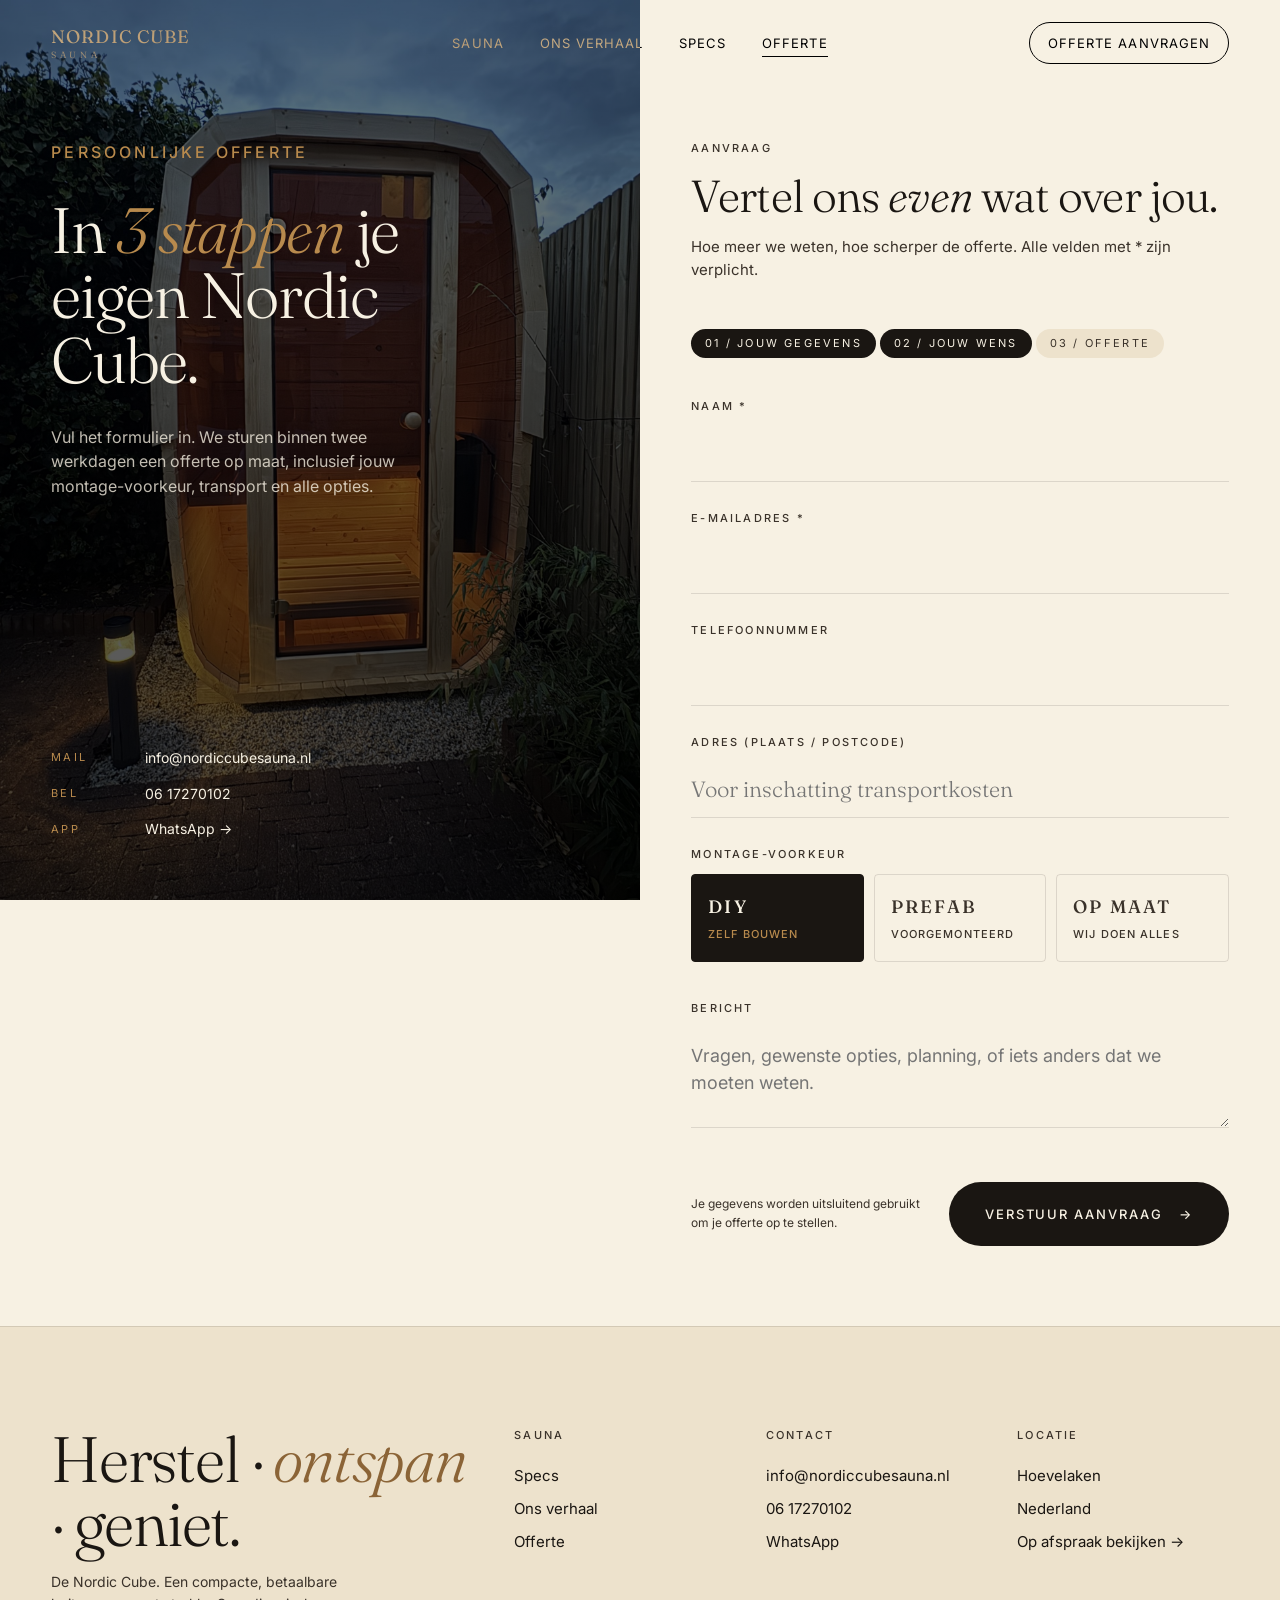
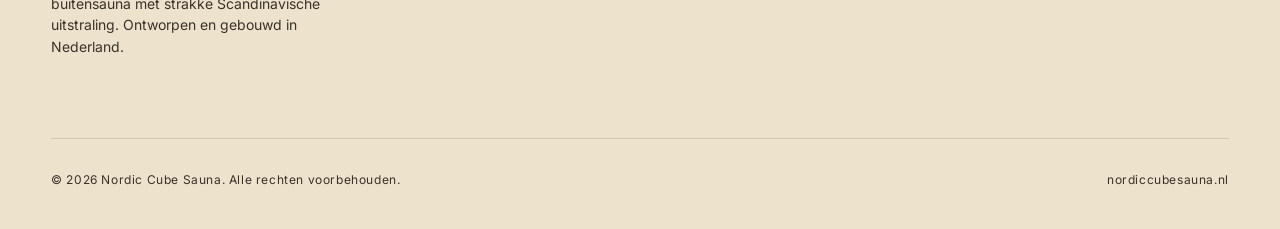
==== commit df5c1ba8: "Tekst opschonen: em-dashes weg, contact-mail naar info@nordiccubesauna.nl" ====
--- a/site/offerte.html
+++ b/site/offerte.html
@@ -3,7 +3,7 @@
 <head>
   <meta charset="UTF-8" />
   <meta name="viewport" content="width=device-width, initial-scale=1.0" />
-  <title>Offerte aanvragen — Nordic Cube Sauna</title>
+  <title>Offerte aanvragen | Nordic Cube Sauna</title>
   <meta name="description" content="Vraag een vrijblijvende offerte aan voor jouw Nordic Cube sauna. We sturen je binnen 2 werkdagen een persoonlijk voorstel." />
   <meta name="theme-color" content="#1a1612" />
   <link rel="icon" href="images/logo.png" type="image/png" />
@@ -49,18 +49,18 @@
       <aside class="quote-aside">
         <div class="quote-aside-content">
           <div>
-            <p class="eyebrow">— Persoonlijke offerte</p>
+            <p class="eyebrow">Persoonlijke offerte</p>
             <h1 class="serif">In <em>3 stappen</em> je eigen Nordic Cube.</h1>
-            <p>Vul het formulier in. We sturen binnen twee werkdagen een offerte op maat — inclusief jouw montage-voorkeur, transport en alle opties.</p>
+            <p>Vul het formulier in. We sturen binnen twee werkdagen een offerte op maat, inclusief jouw montage-voorkeur, transport en alle opties.</p>
           </div>
           <div class="quote-aside-contact">
-            <a href="mailto:nordiccubesauna@gmail.com">
+            <a href="mailto:info@nordiccubesauna.nl">
               <span class="label">Mail</span>
-              <span>nordiccubesauna@gmail.com</span>
+              <span>info@nordiccubesauna.nl</span>
             </a>
             <a href="tel:+31617270102">
               <span class="label">Bel</span>
-              <span>06 — 17270102</span>
+              <span>06 17270102</span>
             </a>
             <a href="https://wa.me/31617270102" target="_blank" rel="noopener">
               <span class="label">App</span>
@@ -73,15 +73,15 @@
       <!-- Right: form -->
       <section class="quote-form-wrap">
         <div class="form-intro">
-          <p class="eyebrow">— Aanvraag</p>
+          <p class="eyebrow">Aanvraag</p>
           <h2 class="serif">Vertel ons <em>even</em> wat over jou.</h2>
           <p>Hoe meer we weten, hoe scherper de offerte. Alle velden met * zijn verplicht.</p>
         </div>
 
         <div class="steps" aria-hidden="true">
-          <span class="step active">01 — Jouw gegevens</span>
-          <span class="step active">02 — Jouw wens</span>
-          <span class="step">03 — Offerte</span>
+          <span class="step active">01 / Jouw gegevens</span>
+          <span class="step active">02 / Jouw wens</span>
+          <span class="step">03 / Offerte</span>
         </div>
 
         <!--
@@ -161,7 +161,7 @@
     <div class="footer-grid">
       <div class="footer-brand">
         <h3 class="serif">Herstel · <em>ontspan</em> · geniet.</h3>
-        <p>De Nordic Cube — een compacte, betaalbare buitensauna met strakke Scandinavische uitstraling. Ontworpen en gebouwd in Nederland.</p>
+        <p>De Nordic Cube. Een compacte, betaalbare buitensauna met strakke Scandinavische uitstraling. Ontworpen en gebouwd in Nederland.</p>
       </div>
       <div class="footer-col">
         <h4>Sauna</h4>
@@ -174,8 +174,8 @@
       <div class="footer-col">
         <h4>Contact</h4>
         <ul>
-          <li><a href="mailto:nordiccubesauna@gmail.com">nordiccubesauna@gmail.com</a></li>
-          <li><a href="tel:+31617270102">06 — 17270102</a></li>
+          <li><a href="mailto:info@nordiccubesauna.nl">info@nordiccubesauna.nl</a></li>
+          <li><a href="tel:+31617270102">06 17270102</a></li>
           <li><a href="https://wa.me/31617270102" target="_blank" rel="noopener">WhatsApp</a></li>
         </ul>
       </div>
